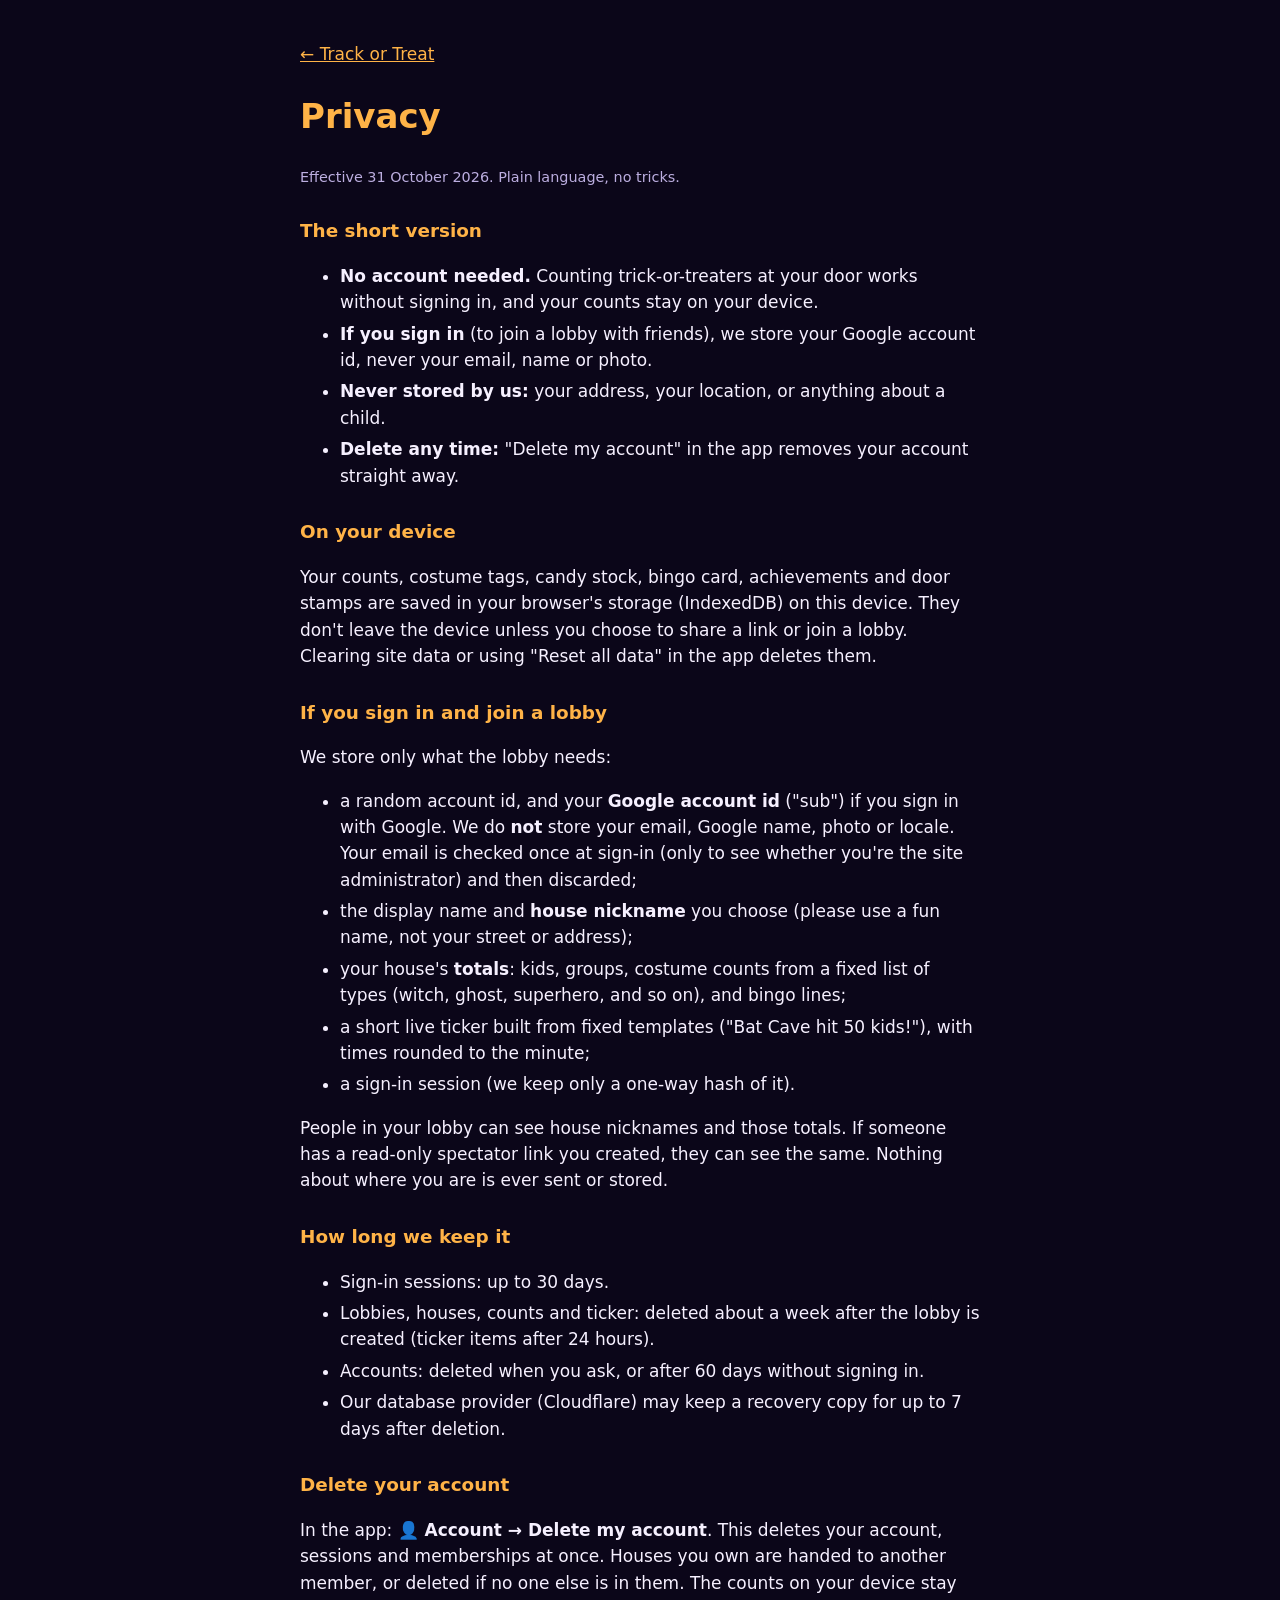
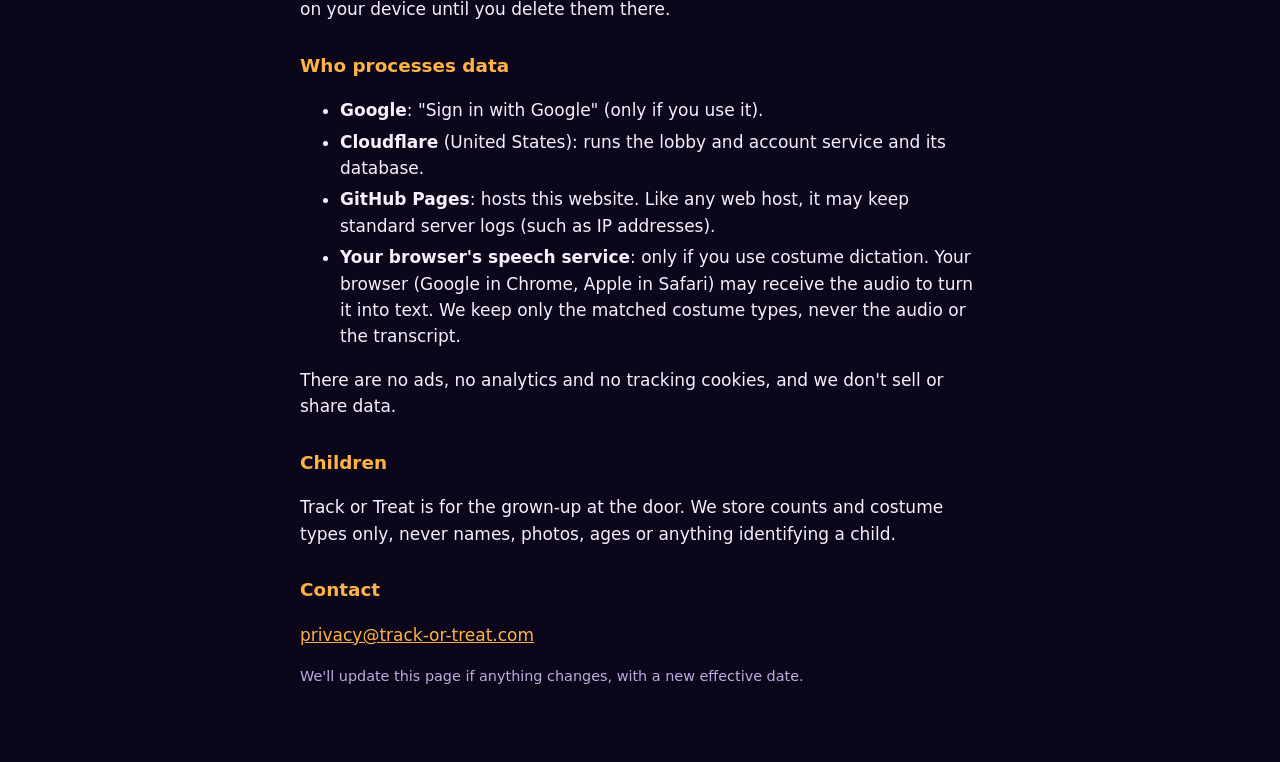
==== privacy/index.html @ e7ba9b6a "Deploy track-or-treat ce262a2" ====
<!doctype html>
<html lang="en">
<head>
<meta charset="utf-8">
<meta name="viewport" content="width=device-width, initial-scale=1">
<meta http-equiv="Content-Security-Policy" content="default-src 'none'; style-src 'unsafe-inline'; img-src 'self'">
<title>Privacy · Track or Treat</title>
<link rel="canonical" href="https://track-or-treat.com/privacy">
<style>body{font:17px/1.55 system-ui,-apple-system,Segoe UI,Roboto,sans-serif;max-width:680px;margin:0 auto;padding:24px 18px 60px;background:#0b0619;color:#f6f0ff}h1,h2{color:#ffb347}h2{font-size:1.15rem;margin-top:1.6em}a{color:#ffb347}li{margin:.3em 0}.muted{color:#bcaee0;font-size:.9rem}</style>
</head>
<body>
<p><a href="/">← Track or Treat</a></p>
<h1>Privacy</h1>
<p class="muted">Effective 31 October 2026. Plain language, no tricks.</p>

<h2>The short version</h2>
<ul>
<li><b>No account needed.</b> Counting trick-or-treaters at your door works without signing in, and your counts stay on your device.</li>
<li><b>If you sign in</b> (to join a lobby with friends), we store your Google account id, never your email, name or photo.</li>
<li><b>Never stored by us:</b> your address, your location, or anything about a child.</li>
<li><b>Delete any time:</b> "Delete my account" in the app removes your account straight away.</li>
</ul>

<h2>On your device</h2>
<p>Your counts, costume tags, candy stock, bingo card, achievements and door stamps are saved in your browser's storage (IndexedDB) on this device. They don't leave the device unless you choose to share a link or join a lobby. Clearing site data or using "Reset all data" in the app deletes them.</p>

<h2>If you sign in and join a lobby</h2>
<p>We store only what the lobby needs:</p>
<ul>
<li>a random account id, and your <b>Google account id</b> ("sub") if you sign in with Google. We do <b>not</b> store your email, Google name, photo or locale. Your email is checked once at sign-in (only to see whether you're the site administrator) and then discarded;</li>
<li>the display name and <b>house nickname</b> you choose (please use a fun name, not your street or address);</li>
<li>your house's <b>totals</b>: kids, groups, costume counts from a fixed list of types (witch, ghost, superhero, and so on), and bingo lines;</li>
<li>a short live ticker built from fixed templates ("Bat Cave hit 50 kids!"), with times rounded to the minute;</li>
<li>a sign-in session (we keep only a one-way hash of it).</li>
</ul>
<p>People in your lobby can see house nicknames and those totals. If someone has a read-only spectator link you created, they can see the same. Nothing about where you are is ever sent or stored.</p>

<h2>How long we keep it</h2>
<ul>
<li>Sign-in sessions: up to 30 days.</li>
<li>Lobbies, houses, counts and ticker: deleted about a week after the lobby is created (ticker items after 24 hours).</li>
<li>Accounts: deleted when you ask, or after 60 days without signing in.</li>
<li>Our database provider (Cloudflare) may keep a recovery copy for up to 7 days after deletion.</li>
</ul>

<h2>Delete your account</h2>
<p>In the app: <b>👤 Account → Delete my account</b>. This deletes your account, sessions and memberships at once. Houses you own are handed to another member, or deleted if no one else is in them. The counts on your device stay on your device until you delete them there.</p>

<h2>Who processes data</h2>
<ul>
<li><b>Google</b>: "Sign in with Google" (only if you use it).</li>
<li><b>Cloudflare</b> (United States): runs the lobby and account service and its database.</li>
<li><b>GitHub Pages</b>: hosts this website. Like any web host, it may keep standard server logs (such as IP addresses).</li>
<li><b>Your browser's speech service</b>: only if you use costume dictation. Your browser (Google in Chrome, Apple in Safari) may receive the audio to turn it into text. We keep only the matched costume types, never the audio or the transcript.</li>
</ul>
<p>There are no ads, no analytics and no tracking cookies, and we don't sell or share data.</p>

<h2>Children</h2>
<p>Track or Treat is for the grown-up at the door. We store counts and costume types only, never names, photos, ages or anything identifying a child.</p>

<h2>Contact</h2>
<p><a href="mailto:privacy@track-or-treat.com">privacy@track-or-treat.com</a></p>
<p class="muted">We'll update this page if anything changes, with a new effective date.</p>
</body>
</html>
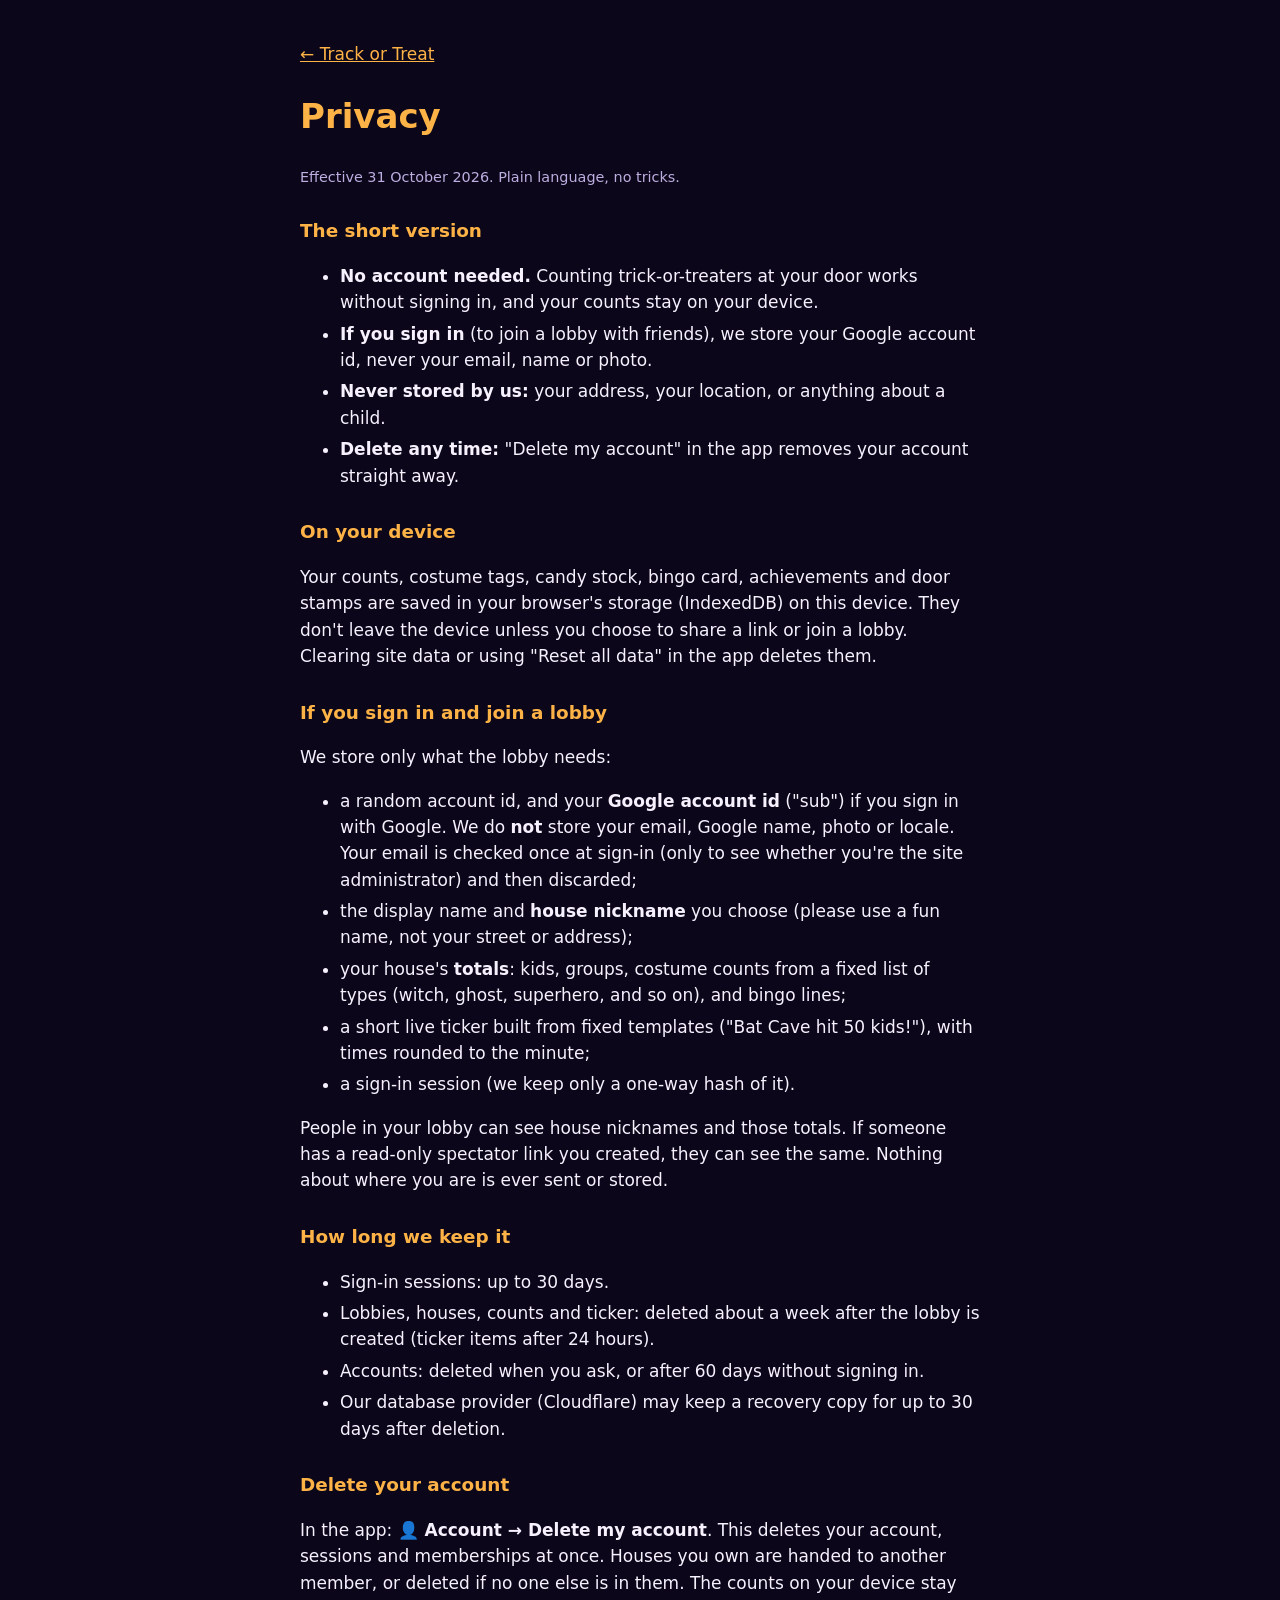
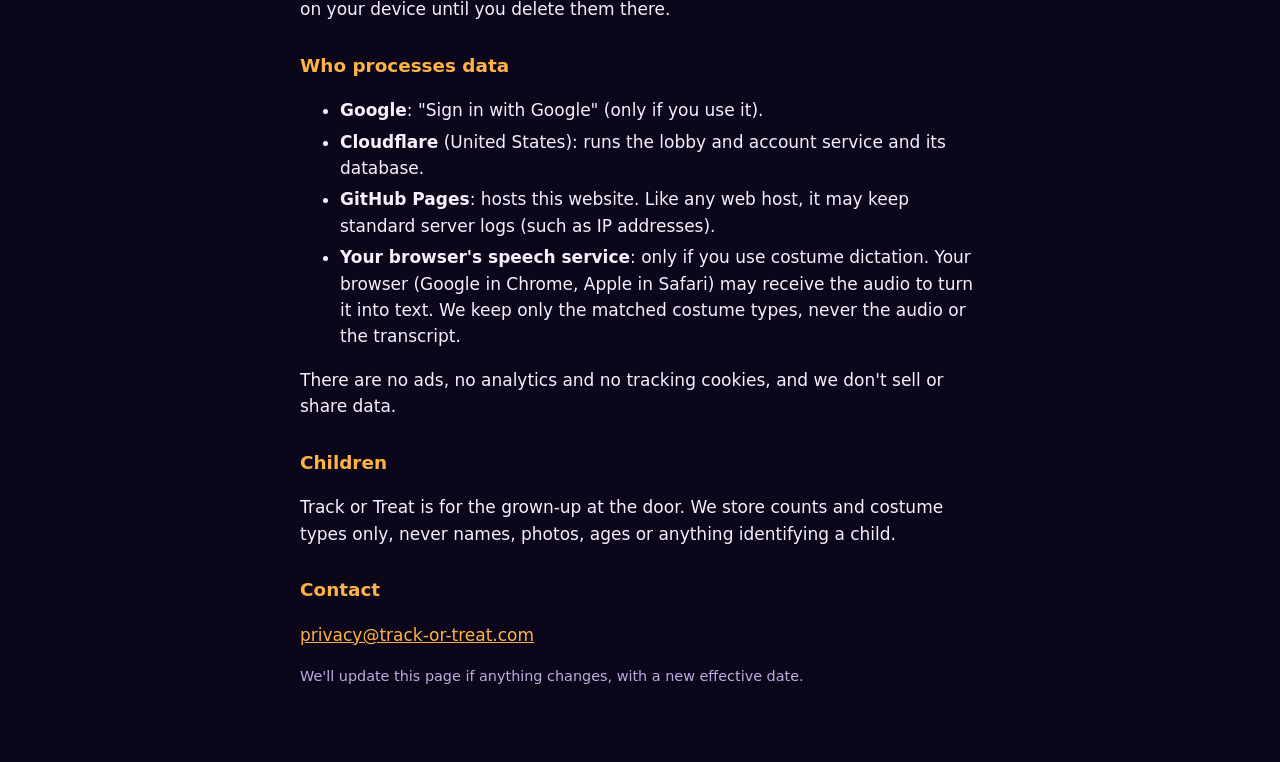
==== commit fc22f140: "Deploy track-or-treat a33a849" ====
--- a/privacy/index.html
+++ b/privacy/index.html
@@ -40,7 +40,7 @@
 <li>Sign-in sessions: up to 30 days.</li>
 <li>Lobbies, houses, counts and ticker: deleted about a week after the lobby is created (ticker items after 24 hours).</li>
 <li>Accounts: deleted when you ask, or after 60 days without signing in.</li>
-<li>Our database provider (Cloudflare) may keep a recovery copy for up to 7 days after deletion.</li>
+<li>Our database provider (Cloudflare) may keep a recovery copy for up to 30 days after deletion.</li>
 </ul>
 
 <h2>Delete your account</h2>
